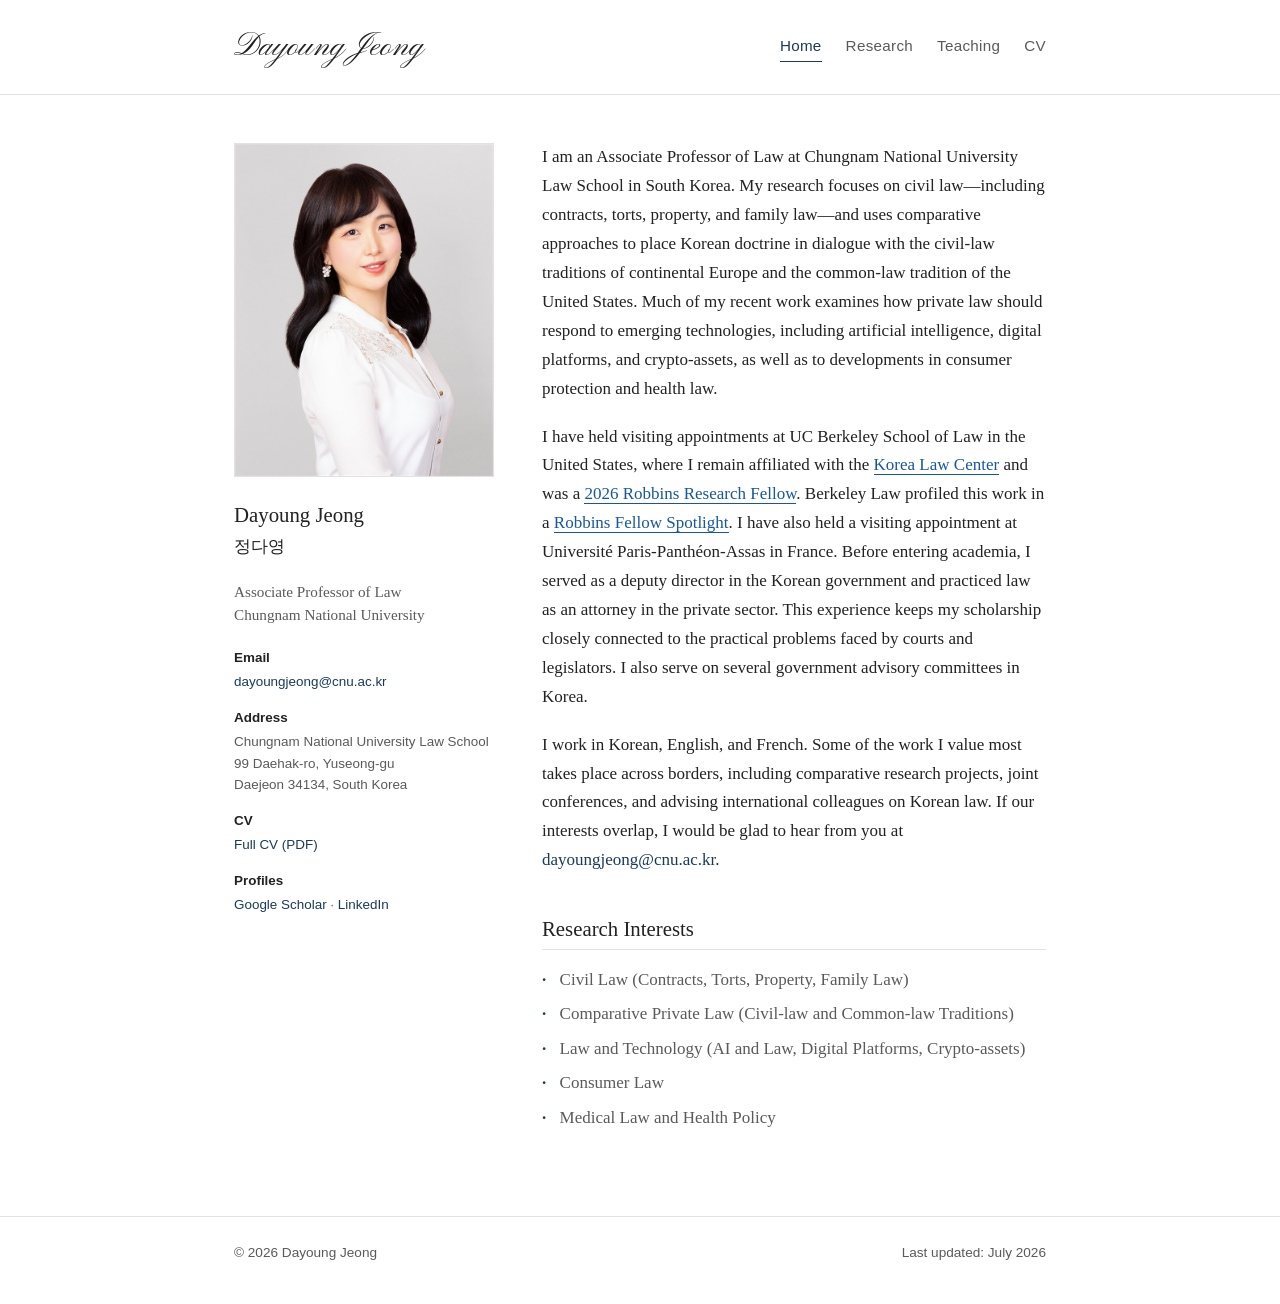
==== index.html @ b1e9895a "Clarify academic identity with linked profile structured data" ====
<!DOCTYPE html>
<html lang="en">
<head>
<meta charset="UTF-8">
<meta name="msvalidate.01" content="5D971619FC35E9B6C70B3230E318E21A">
<meta name="viewport" content="width=device-width, initial-scale=1.0">
<title>Dayoung Jeong | Law Professor, Chungnam National University</title>
<meta name="description" content="Dayoung Jeong, Associate Professor of Law at Chungnam National University, researches civil law, comparative private law, and AI and law. Publications and CV.">
<meta property="og:title" content="Dayoung Jeong | Law Professor, Chungnam National University">
<meta property="og:description" content="Dayoung Jeong, Associate Professor of Law at Chungnam National University, researches civil law, comparative private law, and AI and law. Publications and CV.">
<meta property="og:image" content="https://dyjeong.com/assets/og-image.png">
<meta property="og:url" content="https://dyjeong.com/">
<meta property="og:type" content="website">
<meta name="twitter:card" content="summary_large_image">
<link rel="canonical" href="https://dyjeong.com/">
<script type="application/ld+json">
{
  "@context": "https://schema.org",
  "@type": "ProfilePage",
  "@id": "https://dyjeong.com/#profile",
  "url": "https://dyjeong.com/",
  "name": "Dayoung Jeong | Law Professor, Chungnam National University",
  "mainEntity": {
    "@type": "Person",
    "@id": "https://dyjeong.com/#person",
    "name": "Dayoung Jeong",
    "alternateName": "정다영",
    "url": "https://dyjeong.com/",
    "image": "https://dyjeong.com/assets/photo.jpg",
    "jobTitle": "Associate Professor of Law",
    "description": "Dayoung Jeong, Associate Professor of Law at Chungnam National University, researches civil law, comparative private law, and AI and law. Publications and CV.",
    "worksFor": {
      "@type": "CollegeOrUniversity",
      "name": "Chungnam National University",
      "department": {
        "@type": "Organization",
        "name": "Chungnam National University Law School"
      }
    },
    "knowsAbout": [
      "Civil Law",
      "Comparative Private Law",
      "Artificial Intelligence and Law",
      "Law and Technology",
      "Consumer Law",
      "Health Law"
    ],
    "sameAs": [
      "https://scholar.google.com/citations?user=8LHOAscAAAAJ",
      "https://www.linkedin.com/in/dayoungjeong/"
    ]
  }
}
</script>
<link rel="stylesheet" href="style.css">
</head>
<body>

<header class="site-header">
  <div class="nav-inner">
    <a class="site-name" href="/">Dayoung Jeong</a>
    <nav class="site-nav" aria-label="Primary">
      <a href="/" aria-current="page">Home</a>
      <a href="research.html">Research</a>
      <a href="teaching.html">Teaching</a>
      <a href="cv/Dayoung_Jeong_CV.pdf">CV</a>
    </nav>
  </div>
</header>

<main class="site-main">
  <div class="site-wrap home-layout">

    <aside class="home-sidebar">
      <!-- To change the photo, replace assets/photo.jpg (or edit the src below) -->
      <img class="home-photo" src="assets/photo.jpg" alt="Photo of Dayoung Jeong" width="640" height="823">

      <h2 class="name">Dayoung Jeong</h2>
      <p lang="ko">정다영</p>
      <p class="home-title">
        Associate Professor of Law<br>
        Chungnam National University
      </p>

      <dl class="contact-block">
        <dt>Email</dt>
        <dd><a href="mailto:dayoungjeong@cnu.ac.kr">dayoungjeong@cnu.ac.kr</a></dd>

        <dt>Address</dt>
        <dd>Chungnam National University Law School<br>99 Daehak-ro, Yuseong-gu<br>Daejeon 34134, South Korea</dd>

        <dt>CV</dt>
        <dd><a href="cv/Dayoung_Jeong_CV.pdf">Full CV (PDF)</a></dd>
        <dt>Profiles</dt>
        <dd><a href="https://scholar.google.com/citations?user=8LHOAscAAAAJ">Google Scholar</a> · <a href="https://www.linkedin.com/in/dayoungjeong/">LinkedIn</a></dd>
      </dl>
    </aside>

    <div class="home-content">
      <h1 class="visually-hidden">Dayoung Jeong — Associate Professor of Law, Chungnam National University</h1>

      <p>I am an Associate Professor of Law at Chungnam National University Law School in South Korea. My research focuses on civil law—including contracts, torts, property, and family law—and uses comparative approaches to place Korean doctrine in dialogue with the civil-law traditions of continental Europe and the common-law tradition of the United States. Much of my recent work examines how private law should respond to emerging technologies, including artificial intelligence, digital platforms, and crypto-assets, as well as to developments in consumer protection and health law.</p>

      <p>I have held visiting appointments at UC Berkeley School of Law in the United States, where I remain affiliated with the <a class="berkeley-link" href="https://www.law.berkeley.edu/research/korea-law-center/people/">Korea Law Center</a> and was a <a class="berkeley-link" href="https://www.law.berkeley.edu/research/the-robbins-collection/about-us/robbins-research-fellows/">2026 Robbins Research Fellow</a>. Berkeley Law profiled this work in a <a class="berkeley-link" href="https://www.law.berkeley.edu/center-article/robbins-fellow-spotlight-dayoung-jeong/">Robbins Fellow Spotlight</a>. I have also held a visiting appointment at Université Paris-Panthéon-Assas in France. Before entering academia, I served as a deputy director in the Korean government and practiced law as an attorney in the private sector. This experience keeps my scholarship closely connected to the practical problems faced by courts and legislators. I also serve on several government advisory committees in Korea.</p>

      <p>I work in Korean, English, and French. Some of the work I value most takes place across borders, including comparative research projects, joint conferences, and advising international colleagues on Korean law. If our interests overlap, I would be glad to hear from you at <a href="mailto:dayoungjeong@cnu.ac.kr">dayoungjeong@cnu.ac.kr</a>.</p>

      <h2>Research Interests</h2>
      <ul class="interests-list">
        <li>Civil Law (Contracts, Torts, Property, Family Law)</li>
        <li>Comparative Private Law (Civil-law and Common-law Traditions)</li>
        <li>Law and Technology (AI and Law, Digital Platforms, Crypto-assets)</li>
        <li>Consumer Law</li>
        <li>Medical Law and Health Policy</li>
      </ul>
    </div>

  </div>
</main>

<footer class="site-footer">
  <div class="site-wrap">
    <span>&copy; 2026 Dayoung Jeong</span>
    <span>Last updated: July 2026</span>
  </div>
</footer>

<button class="back-to-top" id="back-to-top" aria-label="Back to top" type="button">
  <svg viewBox="0 0 24 24" fill="none" stroke="currentColor" stroke-width="2" stroke-linecap="round" stroke-linejoin="round"><line x1="12" y1="19" x2="12" y2="5"></line><polyline points="5 12 12 5 19 12"></polyline></svg>
</button>
<script>
  (function () {
    var btn = document.getElementById('back-to-top');
    window.addEventListener('scroll', function () {
      btn.classList.toggle('is-visible', window.scrollY > 400);
    });
    btn.addEventListener('click', function () {
      window.scrollTo({ top: 0, behavior: 'smooth' });
    });
  })();
</script>

</body>
</html>
---- style.css ----
/* =========================================================
   Dayoung Jeong — Academic personal website
   Minimal academic style, no frameworks, no external assets
   ========================================================= */

/* Self-hosted (not CDN-linked) — same font used in the index.html splash */
@font-face {
  font-family: 'Pinyon Script';
  src: url('assets/fonts/PinyonScript.ttf') format('truetype');
  font-display: swap;
}

:root {
  --color-bg: #ffffff;
  --color-text: #222222;
  --color-muted: #5a5a5a;
  --color-accent: #1a3a5c;
  --color-border: #e2e2e2;
  --font-serif: Georgia, 'Times New Roman', Times, serif;
  --font-sans: -apple-system, BlinkMacSystemFont, 'Segoe UI', Helvetica, Arial, sans-serif;
  --max-width: 860px;
}

* {
  box-sizing: border-box;
}

/* Keeps an element in the accessibility tree / DOM (screen readers, SEO)
   without showing it visually — used for a page's h1 when the visible
   heading role is already served by other on-screen text. */
.visually-hidden {
  position: absolute;
  width: 1px;
  height: 1px;
  padding: 0;
  margin: -1px;
  overflow: hidden;
  clip: rect(0, 0, 0, 0);
  white-space: nowrap;
  border: 0;
}

html {
  -webkit-text-size-adjust: 100%;
}

body {
  margin: 0;
  background: var(--color-bg);
  color: var(--color-text);
  font-family: var(--font-serif);
  font-size: 17px;
  line-height: 1.7;
  -webkit-font-smoothing: antialiased;
}

a {
  color: var(--color-accent);
  text-decoration: none;
  border-bottom: 1px solid transparent;
}

a:hover,
a:focus {
  border-bottom-color: var(--color-accent);
}

/* Official Berkeley profile links stay identifiable without relying on hover. */
.berkeley-link {
  color: #1557a0;
  border-bottom-color: currentColor;
}

.berkeley-link:hover,
.berkeley-link:focus {
  color: #0d3f78;
  border-bottom-color: currentColor;
}

h1, h2, h3 {
  font-family: var(--font-serif);
  font-weight: normal;
  color: var(--color-text);
  line-height: 1.3;
}

h1 {
  font-size: 2rem;
  margin: 0 0 1.2rem;
}

h2 {
  font-size: 1.3rem;
  margin: 2.5rem 0 1rem;
  padding-bottom: 0.4rem;
  border-bottom: 1px solid var(--color-border);
}

p {
  margin: 0 0 1.2rem;
}

/* ---------- Layout shell ---------- */

.site-wrap {
  max-width: var(--max-width);
  margin: 0 auto;
  padding: 0 1.5rem;
}

/* ---------- Top navigation ---------- */

.site-header {
  border-bottom: 1px solid var(--color-border);
}

.nav-inner {
  max-width: var(--max-width);
  margin: 0 auto;
  padding: 1.25rem 1.5rem;
  display: flex;
  flex-wrap: wrap;
  align-items: center;
  justify-content: space-between;
  gap: 0.75rem;
}

.site-name {
  font-family: 'Pinyon Script', var(--font-serif);
  font-size: 2rem;
  color: var(--color-text);
  border-bottom: none;
  letter-spacing: 0.01em;
}

.site-name:hover {
  color: var(--color-accent);
}

.site-nav {
  display: flex;
  flex-wrap: wrap;
  gap: 1.5rem;
}

.site-nav a {
  font-family: var(--font-sans);
  color: var(--color-muted);
  font-size: 0.95rem;
  letter-spacing: 0.02em;
  border-bottom: 1px solid transparent;
  padding-bottom: 2px;
}

.site-nav a:hover {
  color: var(--color-accent);
}

.site-nav a[aria-current="page"] {
  color: var(--color-accent);
  border-bottom-color: var(--color-accent);
}

/* ---------- Main content ---------- */

.site-main {
  padding: 3rem 0 4rem;
}

/* ---------- Home page two-column layout ---------- */

.home-layout {
  display: flex;
  gap: 3rem;
  align-items: flex-start;
}

.home-sidebar {
  flex: 0 0 260px;
  width: 260px;
}

.home-photo {
  width: 100%;
  height: auto;
  display: block;
  border: 1px solid var(--color-border);
  margin-bottom: 1.5rem;
  background: #f4f4f4;
}

.home-sidebar h2.name {
  font-size: 1.3rem;
  margin: 0 0 0.3rem;
  border-bottom: none;
  padding-bottom: 0;
}

.home-title {
  color: var(--color-muted);
  font-size: 0.95rem;
  margin: 0 0 1.3rem;
  line-height: 1.5;
}

.contact-block {
  font-family: var(--font-sans);
  /* Small enough that "Chungnam National University Law School" fits on
     one line within the 260px sidebar, rather than wrapping mid-phrase. */
  font-size: 0.84rem;
  color: var(--color-muted);
  line-height: 1.6;
}

.contact-block dt {
  font-weight: bold;
  color: var(--color-text);
  margin-top: 0.9rem;
}

.contact-block dt:first-child {
  margin-top: 0;
}

.contact-block dd {
  margin: 0.15rem 0 0;
}

.home-content {
  flex: 1 1 auto;
  min-width: 0;
}

.research-interests {
  color: var(--color-muted);
}

/* ---------- Publication lists ---------- */

.pub-list {
  list-style: none;
  margin: 0 0 1rem;
  padding: 0;
  counter-reset: pub-counter;
}

.pub-list li {
  counter-increment: pub-counter;
  position: relative;
  margin: 0 0 1.1rem;
  padding-left: 2.6rem;
  line-height: 1.6;
}

.pub-list li::before {
  content: counter(pub-counter) ".";
  position: absolute;
  left: 0;
  top: 0;
  width: 2rem;
  text-align: right;
  color: var(--color-muted);
  font-variant-numeric: tabular-nums;
}

.pub-list.plain {
  list-style: disc;
  padding-left: 1.4rem;
}

.pub-list.plain li {
  padding-left: 0;
  position: static;
}

.pub-list.plain li::before {
  content: none;
}

.award {
  color: var(--color-accent);
  font-size: 0.88em;
}

/* Expandable English abstract per publication */

.abstract {
  margin-top: 0.35rem;
}

.abstract summary {
  display: inline-block;
  cursor: pointer;
  font-family: var(--font-sans);
  font-size: 0.78rem;
  letter-spacing: 0.04em;
  color: var(--color-accent);
  border: 1px solid var(--color-border);
  border-radius: 3px;
  padding: 0.05rem 0.55rem;
  user-select: none;
}

.abstract summary:hover {
  border-color: var(--color-accent);
}

.abstract[open] summary {
  background: var(--color-accent);
  color: #ffffff;
  border-color: var(--color-accent);
}

.abstract p {
  font-size: 0.92rem;
  color: var(--color-muted);
  line-height: 1.65;
  margin: 0.6rem 0 0.4rem;
  padding: 0.8rem 1rem;
  background: #f7f8fa;
  border-left: 2px solid var(--color-accent);
}

/* ---------- Simple lists (talks, funding, courses) ---------- */

.simple-list {
  margin: 0 0 1rem;
  padding-left: 1.4rem;
}

.simple-list li {
  margin: 0 0 0.9rem;
  line-height: 1.6;
}

.course-group {
  margin: 0 0 1.5rem;
}

.course-group h3 {
  font-family: var(--font-serif);
  font-size: 1.05rem;
  font-weight: normal;
  font-style: italic;
  color: var(--color-accent);
  margin: 0 0 0.4rem;
}

.course-group p {
  color: var(--color-text);
  margin: 0;
  line-height: 1.8;
}

.intro-text {
  font-family: var(--font-serif);
  font-size: 1.05rem;
  color: var(--color-muted);
  max-width: 70ch;
}

.interests-list {
  list-style: none;
  margin: 0 0 1.2rem;
  padding: 0;
  color: var(--color-muted);
}

.interests-list li {
  margin: 0 0 0.35rem;
  padding-left: 1.1rem;
  position: relative;
}

.interests-list li::before {
  content: "·";
  position: absolute;
  left: 0;
  color: var(--color-accent);
  font-weight: bold;
}

/* ---------- Footer ---------- */

.site-footer {
  font-family: var(--font-sans);
  border-top: 1px solid var(--color-border);
  padding: 1.5rem 0 2.5rem;
  color: var(--color-muted);
  font-size: 0.85rem;
}

.site-footer .site-wrap {
  display: flex;
  flex-wrap: wrap;
  justify-content: space-between;
  gap: 0.4rem;
}

/* ---------- Back-to-top button ---------- */

.back-to-top {
  position: fixed;
  right: 1.5rem;
  bottom: 1.5rem;
  z-index: 20;
  width: 2.6rem;
  height: 2.6rem;
  display: flex;
  align-items: center;
  justify-content: center;
  border: 1px solid var(--color-border);
  border-radius: 50%;
  background: var(--color-bg);
  color: var(--color-accent);
  box-shadow: 0 1px 4px rgba(0, 0, 0, 0.12);
  opacity: 0;
  pointer-events: none;
  transform: translateY(8px);
  transition: opacity 0.2s ease, transform 0.2s ease;
}

.back-to-top.is-visible {
  opacity: 1;
  pointer-events: auto;
  transform: translateY(0);
}

.back-to-top:hover,
.back-to-top:focus {
  border-color: var(--color-accent);
}

.back-to-top svg {
  width: 1.1rem;
  height: 1.1rem;
}

/* ---------- Responsive ---------- */

@media (max-width: 600px) {
  body {
    font-size: 16px;
  }

  /* Keep the logo + nav visible while scrolling long pages (Research in
     particular runs to many screens of publications) — desktop is left
     alone since its shorter scroll doesn't need this. */
  .site-header {
    position: sticky;
    top: 0;
    z-index: 10;
    background: var(--color-bg);
    box-shadow: 0 1px 3px rgba(0, 0, 0, 0.06);
  }

  .nav-inner {
    padding: 1.1rem 1.25rem;
  }

  .site-nav {
    gap: 0.4rem 1rem;
    row-gap: 0.5rem;
  }

  /* Larger touch targets on mobile (min ~44px tap height per Apple/Google guidance) */
  .site-nav a {
    padding: 0.5rem 0.1rem;
  }

  .home-layout {
    flex-direction: column;
    align-items: center;
    gap: 2rem;
  }

  .home-sidebar {
    flex: 1 1 auto;
    width: 100%;
    max-width: 320px;
  }

  /* Keep "Chungnam National University Law School" on one line at
     mobile widths rather than wrapping mid-word. */
  .contact-block dd {
    font-size: 0.78rem;
  }

  h1 {
    font-size: 1.6rem;
  }

  h2 {
    font-size: 1.15rem;
  }

  /* Larger tap target for abstract toggle buttons */
  .abstract summary {
    padding: 0.35rem 0.7rem;
    font-size: 0.82rem;
  }

  .pub-list li {
    padding-left: 2.1rem;
  }

  .pub-list li::before {
    width: 1.6rem;
  }
}
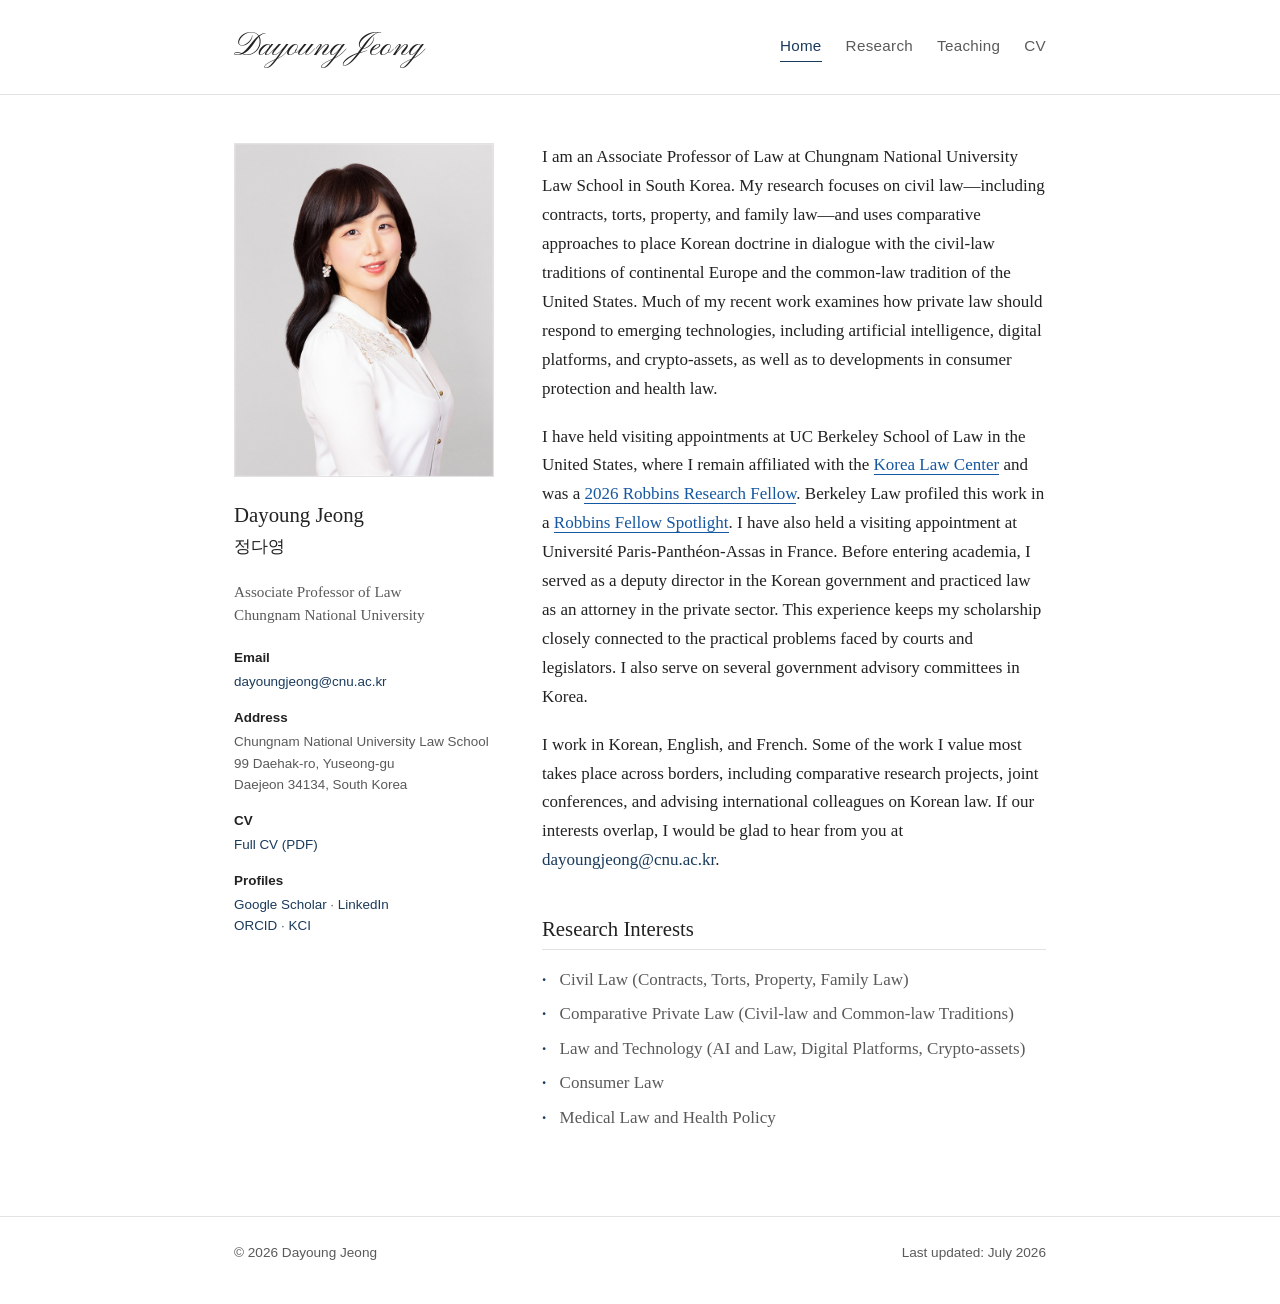
==== commit ea99d5a5: "Link verified ORCID and KCI researcher identities" ====
--- a/index.html
+++ b/index.html
@@ -38,17 +38,30 @@
       }
     },
     "knowsAbout": [
+      "Private Law",
       "Civil Law",
+      "Family Law",
+      "Contract Law",
+      "Tort Law",
       "Comparative Private Law",
       "Artificial Intelligence and Law",
+      "Data Law",
+      "Privacy Law",
       "Law and Technology",
       "Consumer Law",
       "Health Law"
     ],
     "sameAs": [
       "https://scholar.google.com/citations?user=8LHOAscAAAAJ",
-      "https://www.linkedin.com/in/dayoungjeong/"
-    ]
+      "https://www.linkedin.com/in/dayoungjeong/",
+      "https://orcid.org/0000-0002-9571-6356",
+      "https://www.kci.go.kr/kciportal/po/citationindex/poCretDetail.kci?citationBean.cretId=CRT001911453"
+    ],
+    "subjectOf": {
+      "@type": "Article",
+      "headline": "Robbins Fellow Spotlight: Dayoung Jeong",
+      "url": "https://www.law.berkeley.edu/center-article/robbins-fellow-spotlight-dayoung-jeong/"
+    }
   }
 }
 </script>
@@ -92,7 +105,7 @@
         <dt>CV</dt>
         <dd><a href="cv/Dayoung_Jeong_CV.pdf">Full CV (PDF)</a></dd>
         <dt>Profiles</dt>
-        <dd><a href="https://scholar.google.com/citations?user=8LHOAscAAAAJ">Google Scholar</a> · <a href="https://www.linkedin.com/in/dayoungjeong/">LinkedIn</a></dd>
+        <dd><a href="https://scholar.google.com/citations?user=8LHOAscAAAAJ">Google Scholar</a> · <a href="https://www.linkedin.com/in/dayoungjeong/">LinkedIn</a><br><a href="https://orcid.org/0000-0002-9571-6356">ORCID</a> · <a href="https://www.kci.go.kr/kciportal/po/citationindex/poCretDetail.kci?citationBean.cretId=CRT001911453">KCI</a></dd>
       </dl>
     </aside>
 
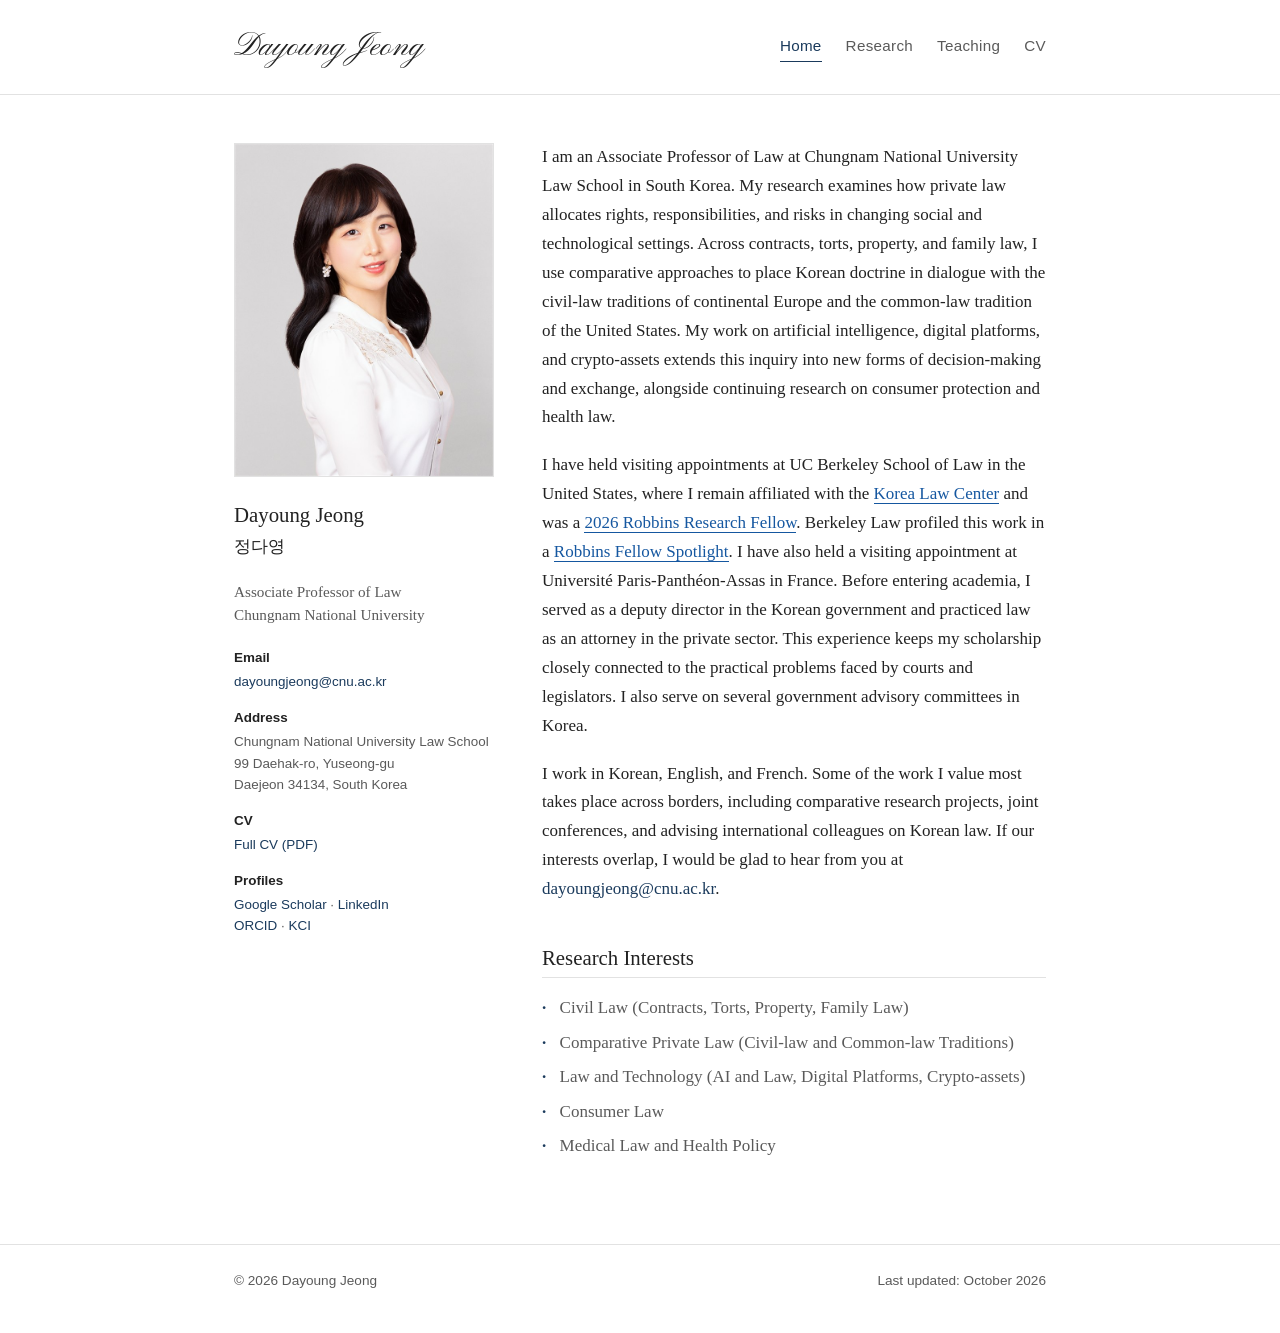
==== commit 43842f6f: "Connect private-law research and highlight international activities" ====
--- a/index.html
+++ b/index.html
@@ -3,11 +3,12 @@
 <head>
 <meta charset="UTF-8">
 <meta name="msvalidate.01" content="5D971619FC35E9B6C70B3230E318E21A">
+<meta name="robots" content="index, follow, max-image-preview:large">
 <meta name="viewport" content="width=device-width, initial-scale=1.0">
-<title>Dayoung Jeong | Law Professor, Chungnam National University</title>
-<meta name="description" content="Dayoung Jeong, Associate Professor of Law at Chungnam National University, researches civil law, comparative private law, and AI and law. Publications and CV.">
-<meta property="og:title" content="Dayoung Jeong | Law Professor, Chungnam National University">
-<meta property="og:description" content="Dayoung Jeong, Associate Professor of Law at Chungnam National University, researches civil law, comparative private law, and AI and law. Publications and CV.">
+<title>Dayoung Jeong (정다영) | Chungnam National University Law School</title>
+<meta name="description" content="Dayoung Jeong (정다영), Associate Professor, 충남대학교 법학전문대학원 / Chungnam National University Law School. Private law, AI, consumer and medical law.">
+<meta property="og:title" content="Dayoung Jeong (정다영) | Chungnam National University Law School">
+<meta property="og:description" content="Dayoung Jeong (정다영), Associate Professor, 충남대학교 법학전문대학원 / Chungnam National University Law School. Private law, AI, consumer and medical law.">
 <meta property="og:image" content="https://dyjeong.com/assets/og-image.png">
 <meta property="og:url" content="https://dyjeong.com/">
 <meta property="og:type" content="website">
@@ -19,7 +20,7 @@
   "@type": "ProfilePage",
   "@id": "https://dyjeong.com/#profile",
   "url": "https://dyjeong.com/",
-  "name": "Dayoung Jeong | Law Professor, Chungnam National University",
+  "name": "Dayoung Jeong (정다영) | Chungnam National University Law School",
   "mainEntity": {
     "@type": "Person",
     "@id": "https://dyjeong.com/#person",
@@ -28,14 +29,16 @@
     "url": "https://dyjeong.com/",
     "image": "https://dyjeong.com/assets/photo.jpg",
     "jobTitle": "Associate Professor of Law",
-    "description": "Dayoung Jeong, Associate Professor of Law at Chungnam National University, researches civil law, comparative private law, and AI and law. Publications and CV.",
+    "description": "Dayoung Jeong (정다영), Associate Professor, 충남대학교 법학전문대학원 / Chungnam National University Law School. Private law, AI, consumer and medical law.",
     "worksFor": {
       "@type": "CollegeOrUniversity",
       "name": "Chungnam National University",
       "department": {
         "@type": "Organization",
-        "name": "Chungnam National University Law School"
-      }
+        "name": "Chungnam National University Law School",
+        "alternateName": "충남대학교 법학전문대학원"
+      },
+      "alternateName": "충남대학교"
     },
     "knowsAbout": [
       "Private Law",
@@ -49,20 +52,51 @@
       "Privacy Law",
       "Law and Technology",
       "Consumer Law",
-      "Health Law"
+      "Health Law",
+      "Medical Law",
+      "Clinical Practice Guidelines",
+      "Medical Malpractice",
+      "Algorithmic Pricing",
+      "Digital Platforms",
+      "Generative Artificial Intelligence",
+      "민법",
+      "인공지능과 법",
+      "소비자법",
+      "의료법"
     ],
     "sameAs": [
       "https://scholar.google.com/citations?user=8LHOAscAAAAJ",
       "https://www.linkedin.com/in/dayoungjeong/",
       "https://orcid.org/0000-0002-9571-6356",
-      "https://www.kci.go.kr/kciportal/po/citationindex/poCretDetail.kci?citationBean.cretId=CRT001911453"
+      "https://www.kci.go.kr/kciportal/po/citationindex/poCretDetail.kci?citationBean.cretId=CRT001911453",
+      "https://law.cnu.ac.kr/law/faculty/faculty01.do?mode=view&key=LZStrEwBlEYRA2Eg"
     ],
     "subjectOf": {
       "@type": "Article",
       "headline": "Robbins Fellow Spotlight: Dayoung Jeong",
       "url": "https://www.law.berkeley.edu/center-article/robbins-fellow-spotlight-dayoung-jeong/"
-    }
-  }
+    },
+    "affiliation": {
+      "@type": "EducationalOrganization",
+      "name": "Chungnam National University Law School",
+      "alternateName": "충남대학교 법학전문대학원",
+      "url": "https://law.cnu.ac.kr/"
+    },
+    "alumniOf": {
+      "@type": "CollegeOrUniversity",
+      "name": "Seoul National University",
+      "url": "https://www.snu.ac.kr/"
+    },
+    "identifier": {
+      "@type": "PropertyValue",
+      "propertyID": "ORCID",
+      "value": "0000-0002-9571-6356",
+      "url": "https://orcid.org/0000-0002-9571-6356"
+    },
+    "givenName": "Dayoung",
+    "familyName": "Jeong"
+  },
+  "description": "Dayoung Jeong (정다영), Associate Professor, 충남대학교 법학전문대학원 / Chungnam National University Law School. Private law, AI, consumer and medical law."
 }
 </script>
 <link rel="stylesheet" href="style.css">
@@ -112,7 +146,7 @@
     <div class="home-content">
       <h1 class="visually-hidden">Dayoung Jeong — Associate Professor of Law, Chungnam National University</h1>
 
-      <p>I am an Associate Professor of Law at Chungnam National University Law School in South Korea. My research focuses on civil law—including contracts, torts, property, and family law—and uses comparative approaches to place Korean doctrine in dialogue with the civil-law traditions of continental Europe and the common-law tradition of the United States. Much of my recent work examines how private law should respond to emerging technologies, including artificial intelligence, digital platforms, and crypto-assets, as well as to developments in consumer protection and health law.</p>
+      <p>I am an Associate Professor of Law at Chungnam National University Law School in South Korea. My research examines how private law allocates rights, responsibilities, and risks in changing social and technological settings. Across contracts, torts, property, and family law, I use comparative approaches to place Korean doctrine in dialogue with the civil-law traditions of continental Europe and the common-law tradition of the United States. My work on artificial intelligence, digital platforms, and crypto-assets extends this inquiry into new forms of decision-making and exchange, alongside continuing research on consumer protection and health law.</p>
 
       <p>I have held visiting appointments at UC Berkeley School of Law in the United States, where I remain affiliated with the <a class="berkeley-link" href="https://www.law.berkeley.edu/research/korea-law-center/people/">Korea Law Center</a> and was a <a class="berkeley-link" href="https://www.law.berkeley.edu/research/the-robbins-collection/about-us/robbins-research-fellows/">2026 Robbins Research Fellow</a>. Berkeley Law profiled this work in a <a class="berkeley-link" href="https://www.law.berkeley.edu/center-article/robbins-fellow-spotlight-dayoung-jeong/">Robbins Fellow Spotlight</a>. I have also held a visiting appointment at Université Paris-Panthéon-Assas in France. Before entering academia, I served as a deputy director in the Korean government and practiced law as an attorney in the private sector. This experience keeps my scholarship closely connected to the practical problems faced by courts and legislators. I also serve on several government advisory committees in Korea.</p>
 
@@ -134,7 +168,7 @@
 <footer class="site-footer">
   <div class="site-wrap">
     <span>&copy; 2026 Dayoung Jeong</span>
-    <span>Last updated: July 2026</span>
+    <span>Last updated: October 2026</span>
   </div>
 </footer>
 
--- a/style.css
+++ b/style.css
@@ -508,3 +508,134 @@
     width: 1.6rem;
   }
 }
+
+/* Research layout approved September 2026. Native details preserve keyboard access. */
+.research-page .research-sections {
+  display: flex;
+  flex-wrap: wrap;
+  gap: 12px 25px;
+  margin: 0 0 38px;
+  padding: 0;
+  font: 14px/1.5 var(--font-sans);
+}
+.research-page .research-sections a {
+  padding: 3px 2px 10px;
+  color: #555555;
+  border-bottom: 1px solid #bdbdbd;
+}
+.research-page .research-sections a:hover,
+.research-page .research-sections a:focus-visible {
+  color: #111111;
+  border-bottom-color: #333333;
+}
+@media (pointer: coarse) {
+  .research-page .research-sections a { min-height: 44px; }
+}
+.research-page h2[id], .research-page li[id] { scroll-margin-top: 110px; }
+.research-page #journal-articles { margin-top: 0; }
+.research-page .publication-language { font-size: 0.7em; white-space: nowrap; }
+.research-page li[id] { margin-bottom: 28px; }
+.research-page .publication-title { font-weight: 700; }
+.research-page .publication-citation {
+  margin: 4px 0 0;
+  color: var(--color-muted);
+  font-size: 15.5px;
+  line-height: 1.65;
+}
+.research-page .publication-actions {
+  display: grid;
+  grid-template-columns: 78px minmax(0, 1fr);
+  column-gap: 15px;
+  align-items: start;
+  margin-top: 12px;
+}
+.research-page .abstract { grid-area: 1 / 1 / 2 / -1; margin: 0; }
+.research-page .abstract summary {
+  display: flex;
+  align-items: center;
+  justify-content: space-between;
+  width: 78px;
+  padding: 2px 9px;
+  border: 1px solid var(--color-border);
+  border-radius: 4px;
+  background: var(--color-bg);
+  color: var(--color-accent);
+  font: 12px/1.5 var(--font-serif);
+  letter-spacing: normal;
+  list-style: none;
+  position: relative;
+}
+.research-page .abstract summary::-webkit-details-marker { display: none; }
+.research-page .abstract summary::after { content: "+"; }
+.research-page .abstract[open] summary::after { content: "−"; }
+.research-page .abstract summary:hover,
+.research-page .abstract[open] summary {
+  color: var(--color-accent);
+  border-color: var(--color-accent);
+  background: #f0f5f2;
+}
+.research-page .abstract p {
+  margin: 15px 0 0;
+  padding: 16px 20px;
+  font: 15px/1.8 var(--font-serif);
+  background: #f0f5f2;
+  border-left: 2px solid var(--color-border);
+}
+.research-page .publication-sources {
+  grid-area: 1 / 2;
+  display: flex;
+  align-items: center;
+  flex-wrap: wrap;
+  gap: 15px;
+  margin: 0;
+  padding: 0;
+  z-index: 1;
+  justify-self: start;
+}
+.research-page .publication-sources a {
+  display: inline-flex;
+  align-items: center;
+  gap: 3px;
+  position: relative;
+  padding: 3px 2px;
+  border: 0;
+  border-radius: 3px;
+  color: var(--color-accent);
+  text-decoration: none;
+  font: 11px/1.5 var(--font-serif);
+}
+.research-page .publication-sources a:hover,
+.research-page .publication-sources a:focus-visible {
+  border: 0;
+  text-decoration: none;
+  background: #f0f5f2;
+}
+.research-page .external-arrow { font-size: 9.5px; line-height: 1; }
+@media (max-width: 600px) {
+  .research-page h2[id], .research-page li[id] { scroll-margin-top: 160px; }
+}
+@media (pointer: coarse) {
+  .research-page .publication-actions { min-height: 44px; }
+  .research-page .abstract summary::before,
+  .research-page .publication-sources a::before {
+    content: "";
+    position: absolute;
+    left: 0;
+    right: 0;
+    top: 50%;
+    height: 44px;
+    transform: translateY(-50%);
+  }
+}
+
+/* International activities: content aligns with the publication titles. */
+.research-page .research-sections a { white-space: nowrap; }
+.research-page .activity-list { list-style: none; padding: 0; margin: 0 0 1rem; }
+.research-page .activity-list li { padding-left: 2.6rem; }
+.research-page .activity-role { display: block; font-style: italic; color: var(--color-muted); margin-bottom: 0.35rem; }
+.research-page .activity-title { display: block; font-weight: 700; line-height: 1.55; }
+.research-page .activity-details { display: block; color: var(--color-muted); font-size: 0.92rem; line-height: 1.7; margin-top: 0.35rem; }
+.research-page .activity-programme { display: inline-block; margin-top: 0.4rem; font: 0.85rem/1.7 var(--font-sans); border-bottom-color: currentColor; }
+@media (max-width: 600px) {
+  .research-page .activity-list li { padding-left: 2.1rem; }
+}
